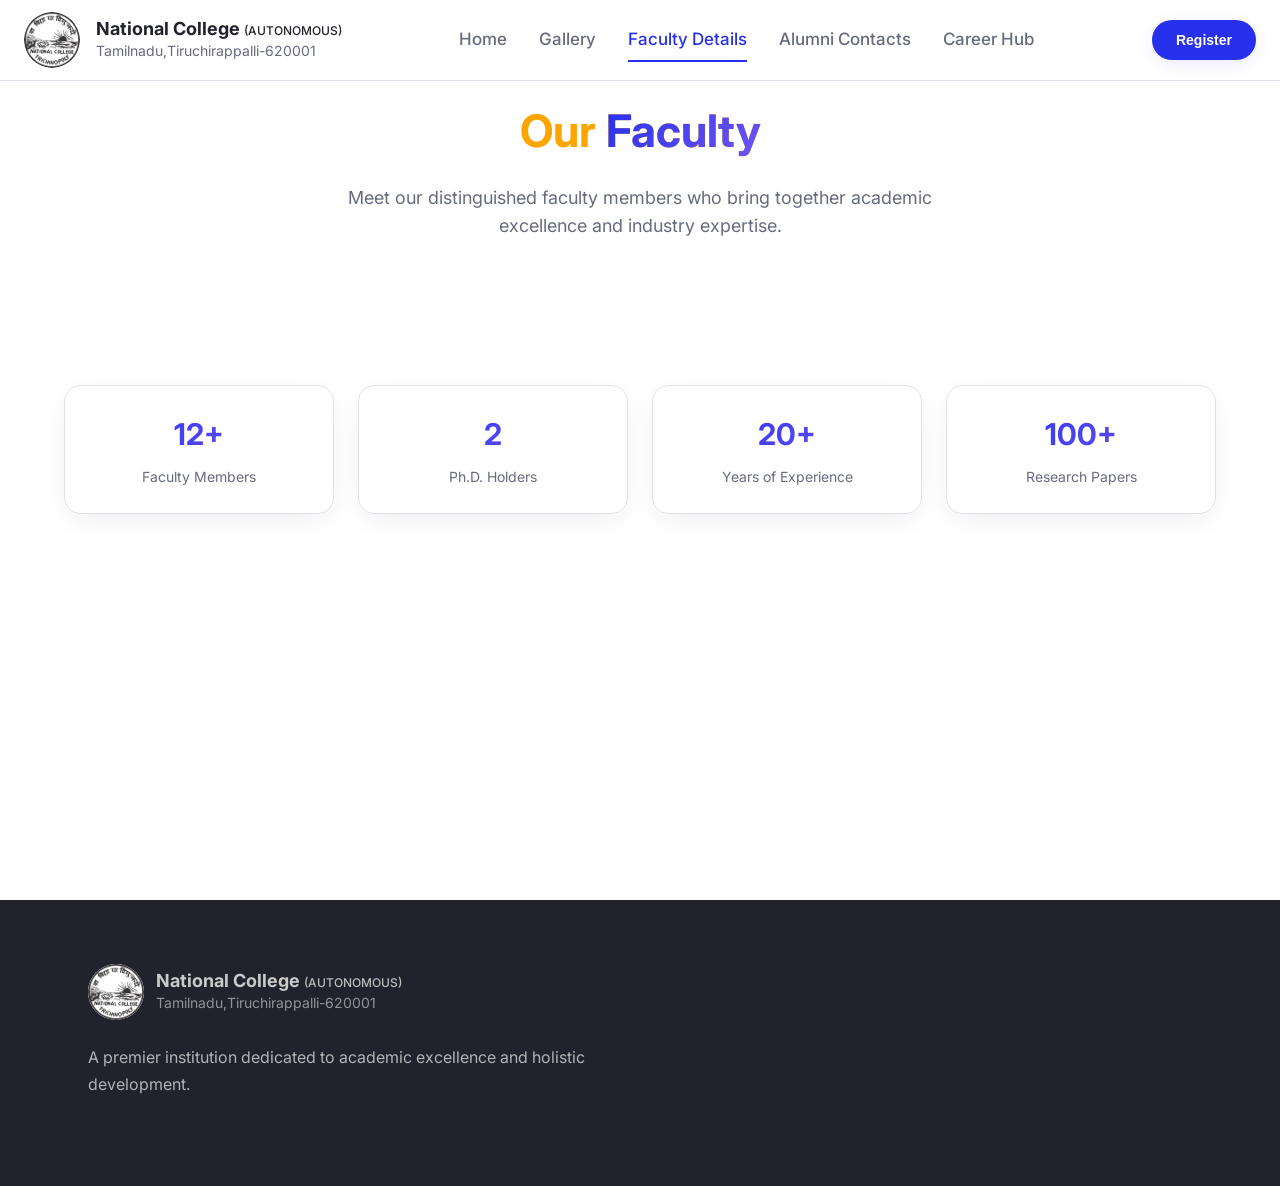
==== faculty.html @ bf2f50c5 "Add files via upload" ====
<!DOCTYPE html>
<html lang="en">
<head>
  <meta charset="UTF-8" />
  <meta name="viewport" content="width=device-width, initial-scale=1.0" />
  <title>Faculty Details | BCA Department | National College</title>
  <meta name="description" content="View faculty profiles and academic details from the BCA Department." />
  <link rel="preconnect" href="https://fonts.googleapis.com">
  <link rel="preconnect" href="https://fonts.gstatic.com" crossorigin>
  <link href="https://fonts.googleapis.com/css2?family=Inter:wght@300;400;500;600;700;800&display=swap" rel="stylesheet">
  <script src="https://cdnjs.cloudflare.com/ajax/libs/gsap/3.12.5/gsap.min.js"></script>
  <script src="https://cdnjs.cloudflare.com/ajax/libs/gsap/3.12.5/ScrollTrigger.min.js"></script>
  <link rel="stylesheet" href="style.css">
</head>
<body>
  <header id="navbar" class="navbar">
    <nav class="nav-container">
      <div class="nav-content">
        <div class="logo-section">
          <div class="logo-circle">
            <img src="National college.png" alt="National College Logo">
          </div>
          <div class="logo-text">
            <h1>National College <span class="autonomous"> (AUTONOMOUS)</span></h1>
            <p>Tamilnadu,Tiruchirappalli-620001</p>
          </div>
        </div>

        <div class="nav-links">
          <a class="nav-link" href="index.html" data-page="about">Home</a>
          <a class="nav-link" href="gallery.html" data-page="gallery">Gallery</a>
          <a class="nav-link active" href="faculty.html" data-page="faculty">Faculty Details</a>
          <a class="nav-link" href="https://nct-bca.github.io/Alumini-connect/" data-page="alumni">Alumni Contacts</a>
          <a class="nav-link" href="https://nct-bca.github.io/Alumini-connect/alumni-hub.html" data-page="updates">Career Hub</a>
        </div>
        
        
        <div class="nav-actions">
          <button class="btn-primary" id="registerBtn">Register</button>
          <button class="mobile-menu-btn" id="mobileMenuBtn">
            <svg class="menu-icon" viewBox="0 0 24 24" fill="none" stroke="currentColor" stroke-width="2">
              <line x1="3" y1="12" x2="21" y2="12"></line>
              <line x1="3" y1="6" x2="21" y2="6"></line>
              <line x1="3" y1="18" x2="21" y2="18"></line>
            </svg>
            <svg class="close-icon hidden" viewBox="0 0 24 24" fill="none" stroke="currentColor" stroke-width="2">
              <line x1="18" y1="6" x2="6" y2="18"></line>
              <line x1="6" y1="6" x2="18" y2="18"></line>
            </svg>
          </button>
        </div>
      </div>

      <div class="mobile-menu" id="mobileMenu">
        <a class="mobile-nav-link" href="index.html" data-page="about">Home</a>
        <a class="mobile-nav-link" href="gallery.html" data-page="gallery">Gallery</a>
        <a class="mobile-nav-link active" href="faculty.html" data-page="faculty">Faculty Details</a>
      </div>
    </nav>
  </header>

  <main>

    <!-- Faculty Page -->
    <div id="facultyPage" class="page active">
      <section class="faculty-section">
        <div class="section-container">
          <div class="faculty-header">
            <h1>Our <span class="text-gradient">Faculty</span></h1>
            <p>Meet our distinguished faculty members who bring together academic excellence and industry expertise.</p>
          </div>

          <div class="faculty-grid" id="facultyGrid">
            <!-- Faculty cards will be generated by JS -->
          </div>

          <!-- Department Stats -->
          <div class="faculty-stats">
            <div class="stat-card card-glass">
              <p class="stat-value text-gradient">12+</p>
              <p class="stat-label">Faculty Members</p>
            </div>
            <div class="stat-card card-glass">
              <p class="stat-value text-gradient">2</p>
              <p class="stat-label">Ph.D. Holders</p>
            </div>
            <div class="stat-card card-glass">
              <p class="stat-value text-gradient">20+</p>
              <p class="stat-label">Years of Experience</p>
            </div>
            <div class="stat-card card-glass">
              <p class="stat-value text-gradient">100+</p>
              <p class="stat-label">Research Papers</p>
            </div>
          </div>
        </div>
      </section>
    </div>
  </main>

  <div class="faculty-profile-modal hidden" id="facultyProfileModal" aria-hidden="true">
    <div class="faculty-profile-backdrop" data-close="faculty-profile"></div>
    <div class="faculty-profile-dialog" role="dialog" aria-modal="true" aria-labelledby="facultyProfileTitle">
      <button class="faculty-profile-close" id="facultyProfileClose" type="button" aria-label="Close profile">
        <svg viewBox="0 0 24 24" fill="none" stroke="currentColor" stroke-width="2" width="20" height="20">
          <line x1="18" y1="6" x2="6" y2="18"></line>
          <line x1="6" y1="6" x2="18" y2="18"></line>
        </svg>
      </button>

      <div class="faculty-profile-content">
        <div class="faculty-profile-image-wrap">
          <img id="facultyProfileImage" src="" alt="Faculty profile">
        </div>
        <div class="faculty-profile-body">
          <p class="faculty-profile-kicker">Faculty Profile</p>
          <h3 id="facultyProfileName"></h3>
          <p id="facultyProfileDesignation" class="faculty-profile-designation"></p>
          <div class="faculty-profile-meta">
            <div>
              <span class="meta-label">Qualification</span>
              <span id="facultyProfileQualification"></span>
            </div>
            <div>
              <span class="meta-label">Specialization</span>
              <span id="facultyProfileSpecialization"></span>
            </div>
            <div>
              <span class="meta-label">About</span>
              <p id="facultyProfileBio"></p>
            </div>
          </div>

        </div>
      </div>
    </div>
  </div>


  


  <footer class="footer">
    <div class="footer-container">
      <div class="footer-grid">
        <div class="footer-info">
          <div class="footer-logo">
            <div class="logo-circle">
              <img src="National college.png" alt="National College Logo">
            </div>
            <div class="logo-textn">
              <h1>National College <span class="autonomousn">(AUTONOMOUS)</span></h1>
              <p>Tamilnadu,Tiruchirappalli-620001</p>
            </div>
          </div>
          <p class="footer-desc">A premier institution dedicated to academic excellence and holistic development.</p>
        </div>
      </div>
    </div>
  </footer>

  <script src="script.js"></script>
</body>
</html>
---- style.css ----
/* ============================================
   BCA Department - National College, Trichy
   Apple-style Modern Website
   ============================================ */

/* CSS Variables / Design Tokens */
:root {
  --primary: 237, 85%, 54%;
  --primary-foreground: 0, 0%, 100%;
  --background: 0, 0%, 100%;
  --foreground: 230, 15%, 15%;
  --card: 0, 0%, 100%;
  --card-foreground: 230, 15%, 15%;
  --secondary: 230, 20%, 96%;
  --secondary-foreground: 230, 15%, 15%;
  --muted: 230, 20%, 96%;
  --muted-foreground: 230, 10%, 45%;
  --border: 230, 20%, 90%;
  --radius: 1rem;
  
  --gradient-primary: linear-gradient(135deg, hsl(237, 85%, 54%) 0%, hsl(250, 90%, 65%) 100%);
  --gradient-hero: linear-gradient(180deg, hsl(0, 0%, 100%) 0%, hsl(230, 30%, 98%) 100%);
  --shadow-soft: 0 4px 20px -4px hsla(237, 85%, 54%, 0.15);
  --shadow-card: 0 8px 30px -8px hsla(230, 15%, 15%, 0.1);
  --shadow-elevated: 0 20px 60px -15px hsla(230, 15%, 15%, 0.2);
  
  --font-display: 'Inter', -apple-system, BlinkMacSystemFont, 'Segoe UI', sans-serif;
}

html, body {
  width: 100%;
  overflow-x: hidden;
}

/* Reset & Base */
*, *::before, *::after {
  box-sizing: border-box;
  margin: 0;
  padding: 0;
}

html {
  scroll-behavior: smooth;
}

body {
  font-family: var(--font-display);
  background-color: hsl(var(--background));
  color: hsl(var(--foreground));
  line-height: 1.6;
  -webkit-font-smoothing: antialiased;
  -moz-osx-font-smoothing: grayscale;
}

/* Utility Classes */
.hidden { display: none !important; }

.text-gradient {
  background: var(--gradient-primary);
  -webkit-background-clip: text;
  -webkit-text-fill-color: transparent;
  background-clip: text;
  text-shadow: none;
}

.card-glass {
  background: hsla(var(--card), 0.8);
  backdrop-filter: blur(20px);
  border-radius: 1rem;
  border: 1px solid hsl(var(--border));
  box-shadow: var(--shadow-card);
}

.card-elevated {
  background: hsl(var(--card));
  border-radius: 1.5rem;
  box-shadow: var(--shadow-elevated);
}

.btn-primary {
  display: inline-flex;
  align-items: center;
  justify-content: center;
  padding: 0.75rem 1.5rem;
  border-radius: 9999px;
  background: hsl(var(--primary));
  color: hsl(var(--primary-foreground));
  font-weight: 600;
  font-size: 0.875rem;
  border: none;
  cursor: pointer;
  transition: all 0.3s ease;
  box-shadow: var(--shadow-soft);
}

.btn-primary:hover {
  transform: scale(1.05);
  box-shadow: var(--shadow-elevated);
}

.btn-outline {
  display: inline-flex;
  align-items: center;
  justify-content: center;
  padding: 0.75rem 1.5rem;
  border-radius: 9999px;
  background: transparent;
  color: hsl(var(--primary));
  font-weight: 600;
  font-size: 0.875rem;
  border: 2px solid hsl(var(--primary));
  cursor: pointer;
  transition: all 0.3s ease;
}

.btn-outline:hover {
  background: hsl(var(--primary));
  color: hsl(var(--primary-foreground));
}

.btn-open {
  display: inline-flex;
  align-items: center;
  justify-content: center;
  padding: 0.75rem 1.5rem;
  border-radius: 9999px;
  background: transparent;
  color: hsl(var(--primary));
  font-weight: 600;
  font-size: 0.875rem;
  border: 2px solid hsl(var(--primary));
  cursor: pointer;
  transition: all 0.3s ease;
}

.btn-open:hover {
  background: blue;
  color: white;
}


/* ============================================
   NAVBAR
   ============================================ */
.navbar {
  position: fixed;
  top: 0;
  left: 0;
  right: 0;
  z-index: 50;
  transition: all 0.5s ease;
  background-color: white;
  backdrop-filter: blur(20px);
}

.navbar.scrolled {
  background: hsla(var(--background), 0.8);
  backdrop-filter: blur(20px);
  box-shadow: 0 1px 0 hsl(var(--border));
}

.nav-container {
  max-width: 80rem;
  margin: 0 auto;
  padding: 0 1.5rem;
}

.nav-content {
  display: flex;
  align-items: center;
  justify-content: space-between;
  height: 5rem;
}

.logo-section {
  display: flex;
  align-items: center;
  gap: 1rem;
}

.logo-circle {
  width: 3.5rem;
  height: 3.5rem;
  border-radius: 50%;
  background: hsl(var(--primary));
  display: flex;
  align-items: center;
  justify-content: center;
  overflow: hidden;
}

.logo-circle img {
  width: 100%;
  height: 100%;
  object-fit: cover;
  background-color: white;
}

.logo-circle span {
  color: hsl(var(--primary-foreground));
  font-weight: 700;
  font-size: 1.125rem;
}

.logo-text h1 {
  font-size: 1.125rem;
  font-weight: 700;
  color: hsl(var(--foreground));
  line-height: 1.2;
  white-space: normal;
}
.logo-textn h1 {
  font-size: 1.125rem;
  font-weight: 700;
  color: rgb(202, 202, 202);
  line-height: 1.2;
  white-space: normal;
}

.autonomous {
  font-size: 0.75rem;
  font-weight: 500;
}
.autonomousn {
  font-size: 0.75rem;
  font-weight: 500;
  color: rgba(202, 202, 202, 0.918);
}
.logo-text p {
  font-size: 0.875rem;
  color: hsl(var(--muted-foreground));
}
.logo-textn p {
  font-size: 0.875rem;
  color: rgba(202, 202, 202, 0.956);
}
.nav-links {
  display: none;
  align-items: center;
  gap: 2rem;
}

@media (min-width: 1024px) {
  .nav-links { display: flex; }
}

.nav-link {
  position: relative;
  background: none;
  border: none;
  color: hsl(var(--muted-foreground));
  font-weight: 500;
  font-size: 17px;
  cursor: pointer;
  padding: 0.5rem 0;
  transition: color 0.3s ease;
  text-decoration: none;
  display: inline-flex;
  align-items: center;
}

.nav-link::after {
  content: '';
  position: absolute;
  bottom: 0;
  left: 0;
  width: 0;
  height: 2px;
  background: hsl(var(--primary));
  transition: width 0.3s ease;
}

.nav-link:hover,
.nav-link.active {
  color: hsl(var(--primary));
}

.nav-link:hover::after,
.nav-link.active::after {
  width: 100%;
}

.nav-actions {
  display: flex;
  align-items: center;
  margin-right: 35px;
  gap: 1rem;
  margin-right: 0px;
}

.mobile-menu-btn {
  display: flex;
  padding: 0.5rem;
  background: none;
  border: none;
  cursor: pointer;
  border-radius: 0.5rem;
  transition: background 0.2s ease;
}

.mobile-menu-btn:hover {
  background: hsl(var(--secondary));
}

.mobile-menu-btn svg {
  width: 1.5rem;
  height: 1.5rem;
  color: hsl(var(--foreground));
}

@media (min-width: 1024px) {
  .mobile-menu-btn { display: none; }
}

.mobile-menu {
  position: absolute;
  top: 100%;
  left: 0;
  right: 0;
  background: hsla(var(--background), 0.95);
  backdrop-filter: blur(20px);
  border-bottom: 1px solid hsl(var(--border));
  padding: 0;
  max-height: 0;
  overflow: hidden;
  transition: all 0.3s ease;
}

.mobile-menu.open {
  max-height: 500px;
  padding: 1.5rem;
}

.mobile-nav-link {
  display: block;
  width: 100%;
  text-align: left;
  padding: 0.75rem 1rem;
  margin-bottom: 0.5rem;
  border-radius: 0.75rem;
  background: none;
  border: none;
  font-size: 1rem;
  font-weight: 500;
  color: hsl(var(--foreground));
  cursor: pointer;
  transition: all 0.2s ease;
}

.mobile-nav-link:hover {
  background: hsl(var(--secondary));
}

.mobile-nav-link.active {
  background: hsl(var(--primary));
  color: hsl(var(--primary-foreground));
}

/* ============================================
   PAGES
   ============================================ */
.page {
  display: none;
  opacity: 0;
}

.page.active {
  display: block;
  opacity: 1;
}

/* ============================================
   HERO SECTION
   ============================================ */
.hero-section {
  position: relative;
  min-height: 100vh;
  display: flex;
  align-items: center;
  justify-content: center;
  overflow: hidden;
}

@media (max-width: 768px) {
  .hero-section {
    min-height: auto;
    flex-direction: column;
  }
}

.hero-video {
  position: absolute;
  top: 0;
  left: 0;
  width: 100%;
  height: 100%;
  object-fit: cover;
  z-index: 1;
  filter: blur(3px);
}

@media (max-width: 768px) {
  .hero-video {
    position: relative;
    height: 50vh;
    z-index: 1;
    filter: none;
  }
}

.hero-bg-pattern {
  position: absolute;
  inset: 0;
  opacity: 0.05;
  z-index: 2;
}

.hero-blob {
  position: absolute;
  width: 24rem;
  height: 24rem;
  background: hsl(var(--primary));
  border-radius: 50%;
  filter: blur(100px);
}

.blob-1 { top: 25%; left: 25%; }
.blob-2 { bottom: 25%; right: 25%; }

.hero-content {
  position: relative;
  z-index: 10;
  max-width: 72rem;
  margin: 0 auto;
  padding: 6rem 1.5rem 4rem;
  text-align: center;
}

@media (max-width: 768px) {
  .hero-content {
    position: relative;
    width: 100%;
    padding: 2rem 1.5rem;
  }
}

.hero-badge {
  display: inline-flex;
  align-items: center;
  gap: 0.5rem;
  padding: 0.5rem 1rem;
  border-radius: 9999px;
  background: rgba(255, 255, 255, 0.95);
  color: hsl(var(--primary));
  font-size: 0.875rem;
  font-weight: 500;
  margin-bottom: 2rem;
}

@media (max-width: 768px) {
  .hero-badge {
    background: rgba(6, 17, 220, 0.192);
  }
}

.hero-badge svg {
  stroke: hsl(var(--primary));
}

.hero-title {
  font-size: clamp(2.5rem, 6vw, 4.5rem);
  font-weight: 700;
  color: hsl(var(--foreground));
  line-height: 1.1;
  margin-bottom: 1.5rem;
  text-shadow: 0px 0px 30px rgb(255, 255, 255);
}

@media (max-width: 1024px) {
  .hero-title {
    text-shadow: 0 0 20px rgb(255, 255, 255),
                 0 0 40px rgb(255, 255, 255);
  }
}

.hero-subtitle {
  font-size: clamp(1rem, 2vw, 1.25rem);
  color: white;
  max-width: 48rem;
  margin: 0 auto 4rem;
  line-height: 1.7;
}

@media (max-width: 768px) {
  .hero-subtitle {
    color: black;
  }
}

.hero-stats {
  display: grid;
  grid-template-columns: repeat(1, 1fr);
  gap: 1.5rem;
  max-width: 56rem;
  margin: 0 auto;
}

@media (min-width: 768px) {
  .hero-stats { grid-template-columns: repeat(3, 1fr); }
}

.hero-stat {
  padding: 2rem;
  text-align: center;
}

.stat-icon {
  width: 3.5rem;
  height: 3.5rem;
  border-radius: 1rem;
  background: hsla(var(--primary), 0.1);
  display: flex;
  align-items: center;
  justify-content: center;
  margin: 0 auto 1rem;
}

.stat-icon svg {
  stroke: hsl(var(--primary));
}

.hero-stat h3 {
  font-size: 1.875rem;
  font-weight: 700;
  color: hsl(var(--foreground));
  margin-bottom: 0.5rem;
}

.hero-stat p {
  color: hsl(var(--muted-foreground));
}

.scroll-indicator {
  position: absolute;
  bottom: 2rem;
  left: 50%;
  transform: translateX(-50%);
}

.scroll-mouse {
  width: 1.5rem;
  height: 2.5rem;
  border: 2px solid hsla(var(--muted-foreground), 0.3);
  border-radius: 9999px;
  display: flex;
  justify-content: center;
  padding-top: 0.5rem;
}

.scroll-dot {
  width: 0.25rem;
  height: 0.75rem;
  background: hsl(var(--primary));
  border-radius: 9999px;
  animation: bounce 1.5s infinite;
}

@keyframes bounce {
  0%, 100% { transform: translateY(0); }
  50% { transform: translateY(6px); }
}

/* ============================================
   SECTION STYLES
   ============================================ */
.section-container {
  max-width: 72rem;
  margin: 0 auto;
}

.section-header {
  text-align: center;
  margin-bottom: 4rem;
}

.section-header h2 {
  font-size: clamp(1.875rem, 4vw, 2.5rem);
  font-weight: 700;
  margin-bottom: 1rem;
  background: orange;
  -webkit-background-clip: text;
  -webkit-text-fill-color: transparent;
  background-clip: text;
  text-shadow: none;
}

.section-header p {
  color: hsl(var(--muted-foreground));
  max-width: 42rem;
  margin: 0 auto;
}

/* ============================================
   COURSE OVERVIEW
   ============================================ */
.course-section {
  padding: 5rem 1.5rem 8rem;
  background: hsla(var(--secondary), 0.3);
}

.course-grid {
  display: grid;
  grid-template-columns: repeat(1, 1fr);
  gap: 1.5rem;
}

@media (min-width: 640px) {
  .course-grid { grid-template-columns: repeat(2, 1fr); }
}

@media (min-width: 1024px) {
  .course-grid { grid-template-columns: repeat(4, 1fr); }
}

.course-card {
  padding: 2rem;
  text-align: center;
  display: flex;
  flex-direction: column;
  align-items: center;
  justify-content: center;
  min-height: 280px;
}

.course-icon {
  width: 3.5rem;
  height: 3.5rem;
  border-radius: 1rem;
  background: hsla(var(--primary), 0.1);
  display: flex;
  align-items: center;
  justify-content: center;
  margin-bottom: 1.5rem;
  flex-shrink: 0;
}

.course-icon svg {
  stroke: hsl(var(--primary));
}

.course-label {
  font-size: 20px;
  color: hsl(var(--muted-foreground));
  text-transform: uppercase;
  letter-spacing: 0.05em;
  margin-bottom: 0.5rem;
}

.counter-value {
  display: block;
  font-size: clamp(2.5rem, 5vw, 4rem);
  font-weight: 700;
  font-size: 30px;
  background: var(--gradient-primary);
  -webkit-background-clip: text;
  -webkit-text-fill-color: transparent;
  background-clip: text;
}

.course-desc {
  font-size: 0.875rem;
  color: hsl(var(--muted-foreground));
  margin-top: 0.75rem;
}

.student-banner {
  margin-top: 4rem;
  padding: 3rem;
  border-radius: 1.5rem;
  background: hsl(var(--primary));
  text-align: center;
}

.banner-label {
  color: hsla(var(--primary-foreground), 0.8);
  font-size: 1.125rem;
  margin-bottom: 0.5rem;
}

.banner-value {
  display: flex;
  align-items: center;
  justify-content: center;
  gap: 0.75rem;
}

.banner-value span:first-child {
  font-size: clamp(3rem, 6vw, 4.5rem);
  font-weight: 700;
  color: hsl(var(--primary-foreground));
}

.banner-suffix {
  font-size: clamp(1.25rem, 3vw, 1.5rem);
  color: hsla(var(--primary-foreground), 0.8);
}

.banner-desc {
  color: hsla(var(--primary-foreground), 0.7);
  margin-top: 1rem;
  max-width: 28rem;
  margin-left: auto;
  margin-right: auto;
}

/* ============================================
   VISION & MISSION
   ============================================ */
.vision-section {
  padding: 5rem 1.5rem 8rem;
}

.vision-grid {
  display: grid;
  grid-template-columns: 1fr;
  gap: 2rem;
}

@media (min-width: 768px) {
  .vision-grid { grid-template-columns: repeat(2, 1fr); }
}

.vision-card,
.mission-card {
  padding: 2.5rem;
  position: relative;
  overflow: hidden;
}

.card-blob {
  position: absolute;
  top: 0;
  right: 0;
  width: 10rem;
  height: 10rem;
  background: hsla(var(--primary), 0.05);
  border-radius: 50%;
  transform: translate(50%, -50%);
}

.vision-content {
  position: relative;
  z-index: 10;
}

.vision-header {
  display: flex;
  align-items: center;
  gap: 1rem;
  margin-bottom: 1.5rem;
}

.vision-icon {
  width: 3.5rem;
  height: 3.5rem;
  border-radius: 1rem;
  background: hsl(var(--primary));
  display: flex;
  align-items: center;
  justify-content: center;
}

.vision-icon svg {
  stroke: hsl(var(--primary-foreground));
}

.vision-header h3 {
  font-size: 1.5rem;
  font-weight: 700;
  color: hsl(var(--foreground));
}

.vision-content > p {
  color: hsl(var(--muted-foreground));
  line-height: 1.8;
  font-size: 1.125rem;
}

.mission-list {
  list-style: none;
}

.mission-list li {
  display: flex;
  align-items: flex-start;
  gap: 0.75rem;
  margin-bottom: 1rem;
}

.mission-icon {
  width: 2rem;
  height: 2rem;
  border-radius: 0.5rem;
  background: hsla(var(--primary), 0.1);
  display: flex;
  align-items: center;
  justify-content: center;
  flex-shrink: 0;
  margin-top: 0.125rem;
}

.mission-icon svg {
  stroke: hsl(var(--primary));
}

.mission-list span {
  color: hsl(var(--muted-foreground));
}

/* ============================================
   PROJECTS
   ============================================ */
.projects-section {
  padding: 5rem 1.5rem 8rem;
  background: hsla(var(--secondary), 0.3);
}

.projects-grid {
  display: grid;
  grid-template-columns: 1fr;
  gap: 1.5rem;
}

@media (min-width: 768px) {
  .projects-grid { grid-template-columns: repeat(2, 1fr); }
}

@media (min-width: 1024px) {
  .projects-grid { grid-template-columns: repeat(3, 1fr); }
}

.project-card {
  padding: 2rem;
  transition: all 0.5s ease;
  cursor: pointer;
  background: hsla(var(--card), 0.8);
  backdrop-filter: blur(20px);
  border-radius: 1rem;
  border: 1px solid hsl(var(--border));
  box-shadow: var(--shadow-card);
  position: relative;
  overflow: hidden;
}

.project-card::before {
  content: '';
  position: absolute;
  top: -50%;
  left: -50%;
  width: 200%;
  height: 200%;
  background: linear-gradient(135deg, transparent 0%, rgba(59, 130, 246, 0.6) 50%, transparent 100%);
  transform: rotate(45deg);
  opacity: 0;
  pointer-events: none;
}

.project-card:hover::before {
  animation: shineSlide 0.9s ease-in-out;
}

.project-card:hover {
  transform: translateY(-0.5rem);
  border-color: hsla(var(--primary), 0.3);
  box-shadow: var(--shadow-elevated);
}

.project-card > * {
  position: relative;
  z-index: 1;
}

.project-icon {
  width: 3.5rem;
  height: 3.5rem;
  border-radius: 1rem;
  background: hsla(var(--primary), 0.1);
  display: flex;
  align-items: center;
  justify-content: center;
  margin-bottom: 1.5rem;
  transition: all 0.3s ease;
}

.project-icon svg {
  stroke: hsl(var(--primary));
  transition: all 0.3s ease;
}

.project-card:hover .project-icon {
  background: hsl(var(--primary));
}

.project-card:hover .project-icon svg {
  stroke: hsl(var(--primary-foreground));
}

.project-card h3 {
  font-size: 1.25rem;
  font-weight: 700;
  color: hsl(var(--foreground));
  margin-bottom: 0.75rem;
}

.project-card p {
  color: hsl(var(--muted-foreground));
  margin-bottom: 1.5rem;
  line-height: 1.6;
}

.project-tags {
  display: flex;
  flex-wrap: wrap;
  gap: 0.5rem;
}

.project-tags span {
  padding: 0.25rem 0.75rem;
  font-size: 0.75rem;
  font-weight: 500;
  background: hsla(var(--primary), 0.1);
  color: hsl(var(--primary));
  border-radius: 9999px;
}

/* ============================================
   SYLLABUS APPROVAL SECTION
   ============================================ */
.syllabus-approval-section {
  padding: 5rem 1.5rem 8rem;
  background: hsla(var(--secondary), 0.3);
}

.approval-grid {
  display: grid;
  grid-template-columns: 1fr;
  gap: 2rem;
  margin-bottom: 4rem;
}

@media (min-width: 768px) {
  .approval-grid { grid-template-columns: repeat(3, 1fr); }
}

.approval-card {
  padding: 2rem;
  display: flex;
  flex-direction: column;
  transition: all 0.3s ease;
  cursor: pointer;
  position: relative;
}

.approval-card::before {
  content: '';
  position: absolute;
  top: 0;
  right: 0;
  width: 0;
  height: 0;
  background: linear-gradient(135deg, #1e40af 0%, #3b82f6 100%);
  border-radius: 1rem;
  transition: all 0.5s ease;
  pointer-events: none;
  z-index: 0;
}

.approval-card:hover::before {
  width: 100%;
  height: 100%;
  top: 0;
  right: 0;
}

.approval-card > * {
  position: relative;
  z-index: 10;
}

.approval-card:hover {
  box-shadow: var(--shadow-elevated);
}

.card-header {
  display: flex;
  align-items: center;
  justify-content: space-between;
  margin-bottom: 1.5rem;
}

.card-header h3 {
  font-size: 1.25rem;
  font-weight: 700;
  color: hsl(var(--foreground));
  transition: color 0.5s ease;
}

.approval-card:hover .card-header h3 {
  color: white;
}

.year-range {
  font-size: 0.875rem;
  font-weight: 600;
  color: hsl(var(--primary));
  background: hsla(var(--primary), 0.1);
  padding: 0.5rem 1rem;
  border-radius: 9999px;
  transition: all 0.5s ease;
}

.approval-card:hover .year-range {
  color: white;
  background: rgba(255, 255, 255, 0.2);
}

.card-body {
  flex: 1;
  margin-bottom: 1.5rem;
}

.status-badge {
  display: inline-flex;
  align-items: center;
  gap: 0.5rem;
  padding: 0.5rem 1rem;
  border-radius: 0.5rem;
  font-size: 0.875rem;
  font-weight: 600;
  margin-bottom: 1rem;
}

.status-badge.approved {
  background: hsla(34, 97%, 52%, 0.1);
  color: #22c55e;
  transition: all 0.5s ease;
}

.status-badge svg {
  stroke: #22c55e;
  transition: stroke 0.5s ease;
}

.approval-card:hover .status-badge.approved {
  background: rgba(255, 255, 255, 0.2);
  color: white;
}

.approval-card:hover .status-badge.approved svg {
  stroke: white;
}

.card-desc {
  color: hsl(var(--muted-foreground));
  font-size: 0.95rem;
  line-height: 1.6;
  transition: color 0.5s ease;
}

.approval-card:hover .card-desc {
  color: rgba(255, 255, 255, 0.9);
}

.download-btn-approval {
  display: inline-flex;
  align-items: center;
  gap: 0.75rem;
  padding: 0.75rem 1.5rem;
  border-radius: 0.75rem;
  background: hsl(var(--primary));
  color: hsl(var(--primary-foreground));
  font-weight: 600;
  font-size: 0.875rem;
  border: none;
  cursor: pointer;
  transition: all 0.3s ease;
  width: 100%;
  justify-content: center;
}

.approval-card:hover .download-btn-approval {
  background: white;
  color: #1e40af;
  transform: scale(1.02);
}

.download-btn-approval svg {
  stroke: currentColor;
}

/* ============================================
   GALLERY PAGE
   ============================================ */
.gallery-section {
  min-height: 100vh;
  padding: 6rem 1.5rem 5rem;
}

.gallery-header {
  text-align: center;
  margin-bottom: 3rem;
}

.gallery-header h1 {
  font-size: clamp(2.5rem, 4vw, 2.8rem);
  font-weight: 700;
  margin-bottom: 1rem;
  background: orange;
  -webkit-background-clip: text;
  -webkit-text-fill-color: transparent;
  background-clip: text;
  text-shadow: none;
}

.gallery-header p {
  color: hsl(var(--muted-foreground));
  font-size: 1.125rem;
  max-width: 42rem;
  margin: 0 auto;
}

.gallery-container {
  position: relative;
  overflow: hidden;
  border-radius: 1.5rem;
  background: hsla(var(--secondary), 0.3);
}

.gallery-viewport {
  position: relative;
  aspect-ratio: 16/9;
  overflow: hidden;
}

.gallery-slider {
  display: flex;
  height: 100%;
}

.gallery-slide {
  flex: 0 0 100%;
  position: relative;
}

.gallery-slide img {
  width: 100%;
  height: 100%;
  object-fit: cover;
}

.slide-overlay {
  position: absolute;
  bottom: 0;
  left: 0;
  right: 0;
  padding: 2rem 3rem;
  background: linear-gradient(to top, rgba(0,0,0,0.6), transparent);
}

.slide-overlay h3 {
  font-size: clamp(1.5rem, 3vw, 2rem);
  font-weight: 700;
  color: white;
  margin-bottom: 0.5rem;
}

.slide-overlay p {
  color: rgba(255,255,255,0.8);
}

.gallery-nav {
  position: absolute;
  top: 50%;
  transform: translateY(-50%);
  width: 3rem;
  height: 3rem;
  border-radius: 50%;
  background: rgba(255,255,255,0.2);
  backdrop-filter: blur(10px);
  border: none;
  cursor: pointer;
  display: flex;
  align-items: center;
  justify-content: center;
  transition: all 0.3s ease;
}

@media (max-width: 640px) {
  .gallery-nav {
    width: 2rem;
    height: 2rem;
  }
}

.gallery-nav:hover {
  background: rgba(255,255,255,0.3);
}

.gallery-nav svg {
  stroke: white;
}

.gallery-nav.prev { left: 1rem; }
.gallery-nav.next { right: 1rem; }

.gallery-dots {
  position: absolute;
  bottom: 1rem;
  left: 50%;
  transform: translateX(-50%);
  display: flex;
  gap: 0.5rem;
}

.gallery-dot {
  width: 0.5rem;
  height: 0.5rem;
  border-radius: 9999px;
  background: rgba(255,255,255,0.5);
  border: none;
  cursor: pointer;
  transition: all 0.3s ease;
}

.gallery-dot:hover {
  background: rgba(255,255,255,0.75);
}

.gallery-dot.active {
  width: 2rem;
  background: white;
}



/* ============================================
   FACULTY PAGE
   ============================================ */
.faculty-section {
  min-height: 100vh;
  padding: 6rem 1.5rem 5rem;
}

.faculty-profile-modal {
  position: fixed;
  inset: 0;
  z-index: 100;
  display: flex;
  align-items: center;
  justify-content: center;
  padding: 1rem;
  opacity: 0;
  pointer-events: none;
  transition: opacity 0.3s ease;
}

.faculty-profile-modal.open {
  opacity: 1;
  pointer-events: auto;
}

.faculty-profile-backdrop {
  position: absolute;
  inset: 0;
  background: rgba(15, 23, 42, 0.65);
  backdrop-filter: blur(8px);
}

.faculty-profile-dialog {
  position: relative;
  z-index: 1;
  width: min(100%, 52rem);
  max-height: min(92vh, 46rem);
  overflow: auto;
  background: hsl(var(--background));
  border-radius: 1.5rem;
  box-shadow: var(--shadow-elevated);
  padding: 1.5rem;
}

.faculty-profile-close {
  position: absolute;
  top: 1rem;
  right: 1rem;
  width: 2.5rem;
  height: 2.5rem;
  border-radius: 50%;
  border: none;
  display: inline-flex;
  align-items: center;
  justify-content: center;
  background: hsl(var(--secondary));
  color: hsl(var(--foreground));
  cursor: pointer;
}

.faculty-profile-content {
  display: grid;
  grid-template-columns: 1fr;
  gap: 1.5rem;
  align-items: center;
}

.faculty-profile-image-wrap {
  width: min(100%, 17rem);
  margin: 0 auto;
  border-radius: 1.25rem;
  overflow: hidden;
  border: 3px solid hsla(var(--primary), 0.18);
}

.faculty-profile-image-wrap img {
  width: 100%;
  aspect-ratio: 1/1;
  object-fit: cover;
  display: block;
}

.faculty-profile-body h3 {
  font-size: clamp(1.25rem, 2vw, 1.6rem);
  margin-bottom: 0.35rem;
}

.faculty-profile-kicker {
  color: hsl(var(--primary));
  font-size: 0.8rem;
  font-weight: 700;
  text-transform: uppercase;
  letter-spacing: 0.24em;
  margin-bottom: 0.5rem;
}

.faculty-profile-designation {
  color: hsl(var(--muted-foreground));
  font-weight: 600;
  margin-bottom: 1rem;
}

.faculty-profile-meta {
  display: flex;
  flex-direction: column;
  gap: 0.85rem;
}

.faculty-profile-meta > div {
  display: flex;
  flex-direction: column;
  gap: 0.25rem;
}

.meta-label {
  font-size: 0.78rem;
  font-weight: 700;
  text-transform: uppercase;
  letter-spacing: 0.16em;
  color: hsl(var(--primary));
}

.faculty-profile-actions {
  display: flex;
  flex-wrap: wrap;
  gap: 0.75rem;
  margin-top: 1.5rem;
}

.faculty-profile-actions a,
.faculty-profile-actions button {
  flex: 1 1 10rem;
  justify-content: center;
}

.btn-faculty-primary.is-disabled {
  opacity: 0.65;
  pointer-events: none;
  cursor: not-allowed;
}

.faculty-header {
  text-align: center;
  margin-bottom: 4rem;
}

.faculty-header h1 {
  font-size: clamp(2.5rem, 5vw, 2.8rem);
  font-weight: 700;
  margin-bottom: 1rem;
  background: orange;
  -webkit-background-clip: text;
  -webkit-text-fill-color: transparent;
  background-clip: text;
  text-shadow: none;
}

.faculty-header p {
  color: hsl(var(--muted-foreground));
  font-size: 1.125rem;
  max-width: 42rem;
  margin: 0 auto;
}

.faculty-grid {
  display: grid;
  grid-template-columns: 1fr;
  gap: 2rem;
}

@media (min-width: 768px) {
  .faculty-grid { grid-template-columns: repeat(2, 1fr); }
}

@media (min-width: 1024px) {
  .faculty-grid { grid-template-columns: repeat(3, 1fr); }
}

.faculty-card {
  padding: 1.5rem;
  text-align: center;
  transition: all 0.5s ease;
}

.faculty-card:hover {
  transform: translateY(-0.5rem);
  box-shadow: var(--shadow-elevated);
}

.faculty-avatar {
  position: relative;
  margin-bottom: 1.5rem;
}

.faculty-avatar img {
  width: 8rem;
  height: 8rem;
  border-radius: 50%;
  object-fit: cover;
  object-position: center;
  margin: 0 auto;
  border: 4px solid hsla(var(--primary), 0.2);
  transition: all 0.3s ease;
}

.faculty-card:hover .faculty-avatar img {
  border-color: hsla(var(--primary), 0.4);
  transform: scale(1.05);
}

.faculty-designation {
  position: absolute;
  bottom: -0.5rem;
  left: 50%;
  transform: translateX(-50%);
  padding: 0.25rem 1rem;
  background: hsl(var(--primary));
  color: hsl(var(--primary-foreground));
  font-size: 0.75rem;
  font-weight: 500;
  border-radius: 9999px;
  white-space: nowrap;
}

.faculty-card h3 {
  font-size: 1.25rem;
  font-weight: 700;
  color: hsl(var(--foreground));
  margin-bottom: 0.75rem;
}

.faculty-info {
  display: flex;
  flex-direction: column;
  gap: 0.5rem;
  font-size: 0.875rem;
}

.faculty-info div {
  display: flex;
  align-items: center;
  justify-content: center;
  gap: 0.5rem;
  color: hsl(var(--muted-foreground));
}

.faculty-info svg {
  stroke: hsl(var(--primary));
  flex-shrink: 0;
}

.faculty-buttons {
  display: flex;
  gap: 0.75rem;
  margin-top: 1.5rem;
  margin-bottom: 1rem;
}

@media (max-width: 640px) {
  .faculty-buttons {
    flex-direction: column;
  }

  .faculty-card {
    padding: 1.25rem;
  }

  .faculty-avatar img {
    width: 7rem;
    height: 7rem;
  }

  .faculty-profile-dialog {
    padding: 1rem;
    border-radius: 1rem;
  }

  .faculty-profile-actions {
    flex-direction: column;
  }
}

.btn-faculty-primary,
.btn-faculty-secondary {
  flex: 1;
  padding: 0.625rem 1rem;
  border-radius: 0.75rem;
  font-weight: 600;
  font-size: 0.875rem;
  border: none;
  cursor: pointer;
  transition: all 0.3s ease;
}

.btn-faculty-primary {
  background: hsl(var(--primary));
  color: hsl(var(--primary-foreground));
  box-shadow: var(--shadow-soft);
}

.btn-faculty-primary:hover {
  transform: scale(1.02);
  box-shadow: var(--shadow-elevated);
}

.btn-faculty-secondary {
  background: hsla(var(--primary), 0.1);
  color: hsl(var(--primary));
  border: 1.5px solid hsl(var(--primary));
}

.btn-faculty-secondary:hover {
  background: hsl(var(--primary));
  color: hsl(var(--primary-foreground));
  transform: scale(1.02);
}

.faculty-contact {
  display: inline-flex;
  align-items: center;
  justify-content: center;
  gap: 0.5rem;
  margin-top: 1.5rem;
  color: hsl(var(--primary));
  font-weight: 500;
  background: none;
  border: none;
  cursor: pointer;
  transition: all 0.3s ease;
}

.faculty-contact:hover {
  text-decoration: underline;
}

.faculty-stats {
  display: grid;
  grid-template-columns: repeat(2, 1fr);
  gap: 1.5rem;
  margin-top: 5rem;
}

@media (min-width: 768px) {
  .faculty-stats { grid-template-columns: repeat(4, 1fr); }
  .faculty-profile-content {
    grid-template-columns: minmax(220px, 280px) 1fr;
  }
}

.stat-card {
  padding: 1.5rem;
  text-align: center;
}

.stat-value {
  font-size: 1.875rem;
  font-weight: 700;
  margin-bottom: 0.5rem;
}

.stat-label {
  font-size: 0.875rem;
  color: hsl(var(--muted-foreground));
}

/* ============================================
   FOOTER
   ============================================ */
.footer {
  background: hsl(var(--foreground));
  color: #f0f0f0;
}

.footer-container {
  max-width: 72rem;
  margin: 0 auto;
  padding: 4rem 1.5rem;
}

.footer-grid {
  display: grid;
  grid-template-columns: 1fr;
  gap: 3rem;
}

@media (min-width: 768px) {
  .footer-grid { grid-template-columns: 2fr 1fr 1fr; }
}

.footer-logo {
  display: flex;
  align-items: center;
  gap: 0.75rem;
  margin-bottom: 1.5rem;
}

.footer-logo h3 {
  font-weight: 700;
  font-size: 1.125rem;
}

.footer-logo p {
  font-size: 0.875rem;
  opacity: 0.7;
}

.footer-desc {
  opacity: 0.7;
  line-height: 1.7;
  margin-bottom: 1.5rem;
}

.social-links {
  display: flex;
  gap: 1rem;
}

.social-link {
  width: 2.5rem;
  height: 2.5rem;
  border-radius: 50%;
  background: rgba(255,255,255,0.1);
  display: flex;
  align-items: center;
  justify-content: center;
  color: hsl(var(--background));
  transition: all 0.3s ease;
}

.social-link:hover {
  background: hsl(var(--primary));
}

.footer-links h4,
.footer-contact h4 {
  font-weight: 600;
  margin-bottom: 1.5rem;
}

.footer-links ul,
.footer-contact ul {
  list-style: none;
}

.footer-links li {
  margin-bottom: 0.75rem;
}

.footer-links a {
  color: hsl(var(--background));
  opacity: 0.7;
  text-decoration: none;
  transition: opacity 0.3s ease;
}

.footer-links a:hover {
  opacity: 1;
}

.footer-contact li {
  display: flex;
  align-items: flex-start;
  gap: 0.75rem;
  margin-bottom: 1rem;
}

.footer-contact svg {
  stroke: hsl(var(--primary));
  flex-shrink: 0;
  margin-top: 0.125rem;
}

.footer-contact span {
  font-size: 0.875rem;
  opacity: 0.7;
}

.footer-bottom {
  border-top: 1px solid rgba(255,255,255,0.1);
  margin-top: 3rem;
  padding-top: 2rem;
  display: flex;
  flex-direction: column;
  gap: 1rem;
  align-items: center;
}

@media (min-width: 768px) {
  .footer-bottom {
    flex-direction: row;
    justify-content: space-between;
  }
}

.footer-bottom p {
  font-size: 0.875rem;
  opacity: 0.5;
}

.footer-legal {
  display: flex;
  gap: 1.5rem;
}

.footer-legal a {
  font-size: 0.875rem;
  color: hsl(var(--background));
  opacity: 0.5;
  text-decoration: none;
  transition: opacity 0.3s ease;
}

.footer-legal a:hover {
  opacity: 1;
}

/* ============================================
   MODAL
   ============================================ */
.modal-overlay {
  position: fixed;
  inset: 0;
  z-index: 100;
  display: flex;
  align-items: center;
  justify-content: center;
  padding: 1.5rem;
  opacity: 0;
  visibility: hidden;
  transition: all 0.3s ease;
}

.modal-overlay.open {
  opacity: 1;
  visibility: visible;
}

.modal-backdrop {
  position: absolute;
  inset: 0;
  background: hsla(var(--foreground), 0.2);
  backdrop-filter: blur(10px);
}

.modal-content {
  position: relative;
  width: 100%;
  max-width: 28rem;
  padding: 2rem;
  text-align: center;
  transform: scale(0.9);
  opacity: 0;
  transition: all 0.3s ease;
}

.modal-overlay.open .modal-content {
  transform: scale(1);
  opacity: 1;
}

.modal-close {
  position: absolute;
  top: 1rem;
  right: 1rem;
  width: 2.5rem;
  height: 2.5rem;
  border-radius: 50%;
  background: none;
  border: none;
  cursor: pointer;
  display: flex;
  align-items: center;
  justify-content: center;
  transition: background 0.3s ease;
}

.modal-close:hover {
  background: hsl(var(--secondary));
}

.modal-close svg {
  stroke: hsl(var(--muted-foreground));
}

.modal-icon {
  width: 5rem;
  height: 5rem;
  border-radius: 50%;
  background: hsla(var(--primary), 0.1);
  display: flex;
  align-items: center;
  justify-content: center;
  margin: 0 auto 1.5rem;
}

.modal-icon svg {
  stroke: hsl(var(--primary));
}

.modal-content h2 {
  font-size: 1.5rem;
  font-weight: 700;
  color: hsl(var(--foreground));
  margin-bottom: 0.75rem;
}

.modal-content > p {
  color: hsl(var(--muted-foreground));
  margin-bottom: 1.5rem;
}

.modal-date {
  display: inline-flex;
  align-items: center;
  gap: 0.5rem;
  font-size: 0.875rem;
  color: hsl(var(--muted-foreground));
  margin-bottom: 2rem;
}

.modal-date svg {
  stroke: hsl(var(--primary));
}

.modal-buttons {
  display: flex;
  flex-direction: column;
  gap: 0.75rem;
}

.modal-buttons button {
  width: 100%;
}

/* ============================================
   ANIMATIONS
   ============================================ */
@keyframes shineSlide {
  0% {
    transform: translate(-100%, -100%) rotate(45deg);
    opacity: 0;
  }
  50% {
    opacity: 1;
  }
  100% {
    transform: translate(100%, 100%) rotate(45deg);
    opacity: 0;
  }
}

@keyframes fadeUp {
  from {
    opacity: 0;
    transform: translateY(40px);
  }
  to {
    opacity: 1;
    transform: translateY(0);
  }
}

@keyframes fadeIn {
  from { opacity: 0; }
  to { opacity: 1; }
}

@keyframes scaleIn {
  from {
    opacity: 0;
    transform: scale(0.95);
  }
  to {
    opacity: 1;
    transform: scale(1);
  }
}

/* Responsive adjustments */
@media (max-width: 640px) {
  .logo-text { display: none; }
  
  .hero-content {
    padding: 8rem 1rem 4rem;
  }
  
  .slide-overlay {
    padding: 1.5rem;
  }
}
.thumbnail-grid {
  display: grid;
  grid-template-columns: repeat(2, 1fr);
  gap: 1.5rem;
  margin-top: 3rem;
  max-width: 56rem;
  margin-left: auto;
  margin-right: auto;
}

@media (min-width: 768px) {
  .thumbnail-grid { grid-template-columns: repeat(3, 1fr); }
}

@media (min-width: 1024px) {
  .thumbnail-grid { grid-template-columns: repeat(4, 1fr); }
}

.thumbnail {
  position: relative;
  aspect-ratio: 16/9;
  border-radius: 1rem;
  overflow: hidden;
  cursor: pointer;
  opacity: 1;
  transition: all 0.3s ease;
  border: none;
  padding: 0;
  box-shadow: 0 4px 12px rgba(0, 0, 0, 0.1);
}

.thumbnail:hover {
  transform: translateY(-4px);
  box-shadow: 0 8px 20px rgba(0, 0, 0, 0.15);
}

.thumbnail.active {
  box-shadow: 0 0 0 3px hsl(var(--primary));
}

.thumbnail img {
  width: 100%;
  height: 100%;
  object-fit: cover;
}


/* ============================================
   FILTER SECTION
   ============================================ */
.filter-section {
  text-align: center;
  margin-bottom: 4rem;
}

.filter-title {
  font-size: 1.875rem;
  font-weight: 700;
  color: hsl(var(--foreground));
  margin-bottom: 2rem;
}

.filter-cards {
  display: grid;
  grid-template-columns: repeat(auto-fit, minmax(250px, 1fr));
  gap: 2rem;
  max-width: 56rem;
  margin: 0 auto;
}

.filter-card {
  padding: 0;
  border-radius: 1rem;
  background: hsl(var(--card));
  border: 2px solid hsl(var(--border));
  cursor: pointer;
  transition: all 0.3s ease;
  overflow: hidden;
  position: relative;
  min-height: 150px;
  display: flex;
  align-items: center;
  justify-content: center;
}

.filter-card img {
  width: 100%;
  height: 100%;
  object-fit: cover;
  display: block;
  transition: transform 0.3s ease;
}

.filter-card:hover {
  border-color: hsl(var(--primary));
  transform: translateY(-4px);
  box-shadow: var(--shadow-elevated);
}

.filter-card:hover img {
  transform: scale(1.05);
}

.filter-card.active {
  border-color: hsl(var(--primary));
  box-shadow: var(--shadow-elevated);
}

.filter-card.active::after {
  content: "";
  position: absolute;
  inset: 0;
  background: linear-gradient(135deg, rgba(15, 23, 42, 0.25), rgba(59, 130, 246, 0.2));
  pointer-events: none;
}


/* ============================================
   CELEBRATIONS & ACHIEVEMENTS
   ============================================ */
.celebrations-section {
  margin-top: 3rem;
}

.celebrations-grid {
  display: grid;
  grid-template-columns: repeat(auto-fit, minmax(220px, 1fr));
  gap: 1rem;
}

@media (max-width: 1024px) {
  .celebrations-grid {
    grid-template-columns: repeat(2, minmax(0, 1fr));
  }
}

@media (max-width: 640px) {
  .celebrations-grid {
    grid-template-columns: 1fr;
  }
}

.celebration-card {
  border-radius: 1rem;
  overflow: hidden;
  box-shadow: 0 4px 12px rgba(0, 0, 0, 0.1);
  transition: all 0.3s ease;
  background: hsl(var(--card));
  animation: fadeInScale 0.5s ease-out;
}

.celebration-card:hover {
  transform: translateY(-4px);
  box-shadow: 0 8px 20px rgba(0, 0, 0, 0.15);
}

.celebration-card img {
  width: 100%;
  height: 190px;
  object-fit: cover;
  display: block;
}

@keyframes fadeInScale {
  from {
    opacity: 0;
    transform: scale(0.95);
  }
  to {
    opacity: 1;
    transform: scale(1);
  }
}

@keyframes fadeOutScale {
  from {
    opacity: 1;
    transform: scale(1);
  }
  to {
    opacity: 0;
    transform: scale(0.95);
  }
}


/* ============================================
   IMAGE MARQUEE SECTION
   ============================================ */
.marquee-section {
  padding: 5rem 1.5rem;
  background: hsla(var(--secondary), 0.3);
  overflow: hidden;
}

.marquee-container {
  max-width: 72rem;
  margin: 0 auto;
  height: 500px;
  overflow: hidden;
  border-radius: 1.5rem;
  background: hsl(var(--card));
  box-shadow: var(--shadow-card);
}

.marquee-track {
  display: flex;
  flex-direction: column;
  height: 100%;
  animation: scrollUp 20s linear infinite;
}

.marquee-container:hover .marquee-track {
  animation-play-state: paused;
}

.marquee-item {
  flex: 0 0 auto;
  height: 500px;
  width: 100%;
  overflow: hidden;
  border-radius: 1.5rem;
  box-shadow: 0 4px 12px hsla(0, 0%, 0%, 0.1);
}

.marquee-item img {
  width: 100%;
  height: 100%;
  object-fit: cover;
  display: block;
  transition: transform 0.3s ease;
}

.marquee-item:hover img {
  transform: scale(1.02);
}

@keyframes scrollUp {
  0% {
    transform: translateY(0);
  }
  100% {
    transform: translateY(-3000px);
  }
}

/* Responsive adjustments */
@media (max-width: 768px) {
  .marquee-container {
    height: 400px;
  }
  
  .marquee-item {
    height: 400px;
  }
  
  @keyframes scrollUp {
    0% {
      transform: translateY(0);
    }
    100% {
      transform: translateY(-2400px);
    }
  }
}

@media (max-width: 480px) {
  .marquee-section {
    padding: 3rem 1rem;
  }
  
  .marquee-container {
    height: 300px;
    border-radius: 1rem;
  }
  
  .marquee-item {
    height: 300px;
    border-radius: 1rem;
  }
  
  @keyframes scrollUp {
    0% {
      transform: translateY(0);
    }
    100% {
      transform: translateY(-1800px);
    }
  }
}


/* ============================================
   IMAGE SLIDER SECTION (Pure CSS)
   ============================================ */
.image-slider-section {
  padding: 5rem 1.5rem 8rem;
  background: hsla(var(--secondary), 0.3);
}

.image-runner {
  width: 127%;
  margin-left: -155px;
  overflow: hidden;
  border-radius: 1.5rem;
  background: hsl(var(--card));
  box-shadow: var(--shadow-elevated);
}

@media (max-width: 768px) {
  .image-runner {
    width: 100%;
    margin-left: 0;
  }
}

.track {
  display: flex;
  gap: 1rem;
  animation: slideLeft 50s linear infinite;
  padding: 1rem;
}

.image-runner:hover .track {
  animation-play-state: paused;
}

.track img {
  flex: 0 0 auto;
  width: 280px;
  height: 200px;
  object-fit: cover;
  border-radius: 1rem;
  box-shadow: 0 4px 12px hsla(0, 0%, 0%, 0.1);
  transition: transform 0.3s ease;
}

.track img:hover {
  transform: scale(1.05);
}

@keyframes slideLeft {
  0% {
    transform: translateX(0);
  }
  100% {
    transform: translateX(-180%);
  }
}

@media (max-width: 768px) {
  .track img {
    width: 200px;
    height: 150px;
  }
  
  .track {
    gap: 0.75rem;
    padding: 0.75rem;
  }
}

@media (max-width: 480px) {
  .image-slider-section {
    padding: 3rem 1rem 5rem;
  }
  
  .image-runner {
    border-radius: 1rem;
  }
  
  .track img {
    width: 150px;
    height: 120px;
  }
  
  .track {
    gap: 0.5rem;
    padding: 0.5rem;
  }
}


/* ============================================
   HISTORY SECTION
   ============================================ */
.history-section {
  padding: 5rem 1.5rem 8rem;
}

.history-content {
  padding: 2.5rem;
  max-width: 70rem;
  margin: 0 auto;
}

.history-content p {
  color: hsl(var(--muted-foreground));
  line-height: 1.8;
  font-size: 1rem;
  margin-bottom: 1.5rem;
  text-align: justify;
}

.history-content h3 {
  font-size: 1.25rem;
  font-weight: 700;
  color: hsl(var(--foreground));
  margin-top: 2rem;
  margin-bottom: 1rem;
}

.history-content h3:first-of-type {
  margin-top: 1.5rem;
}
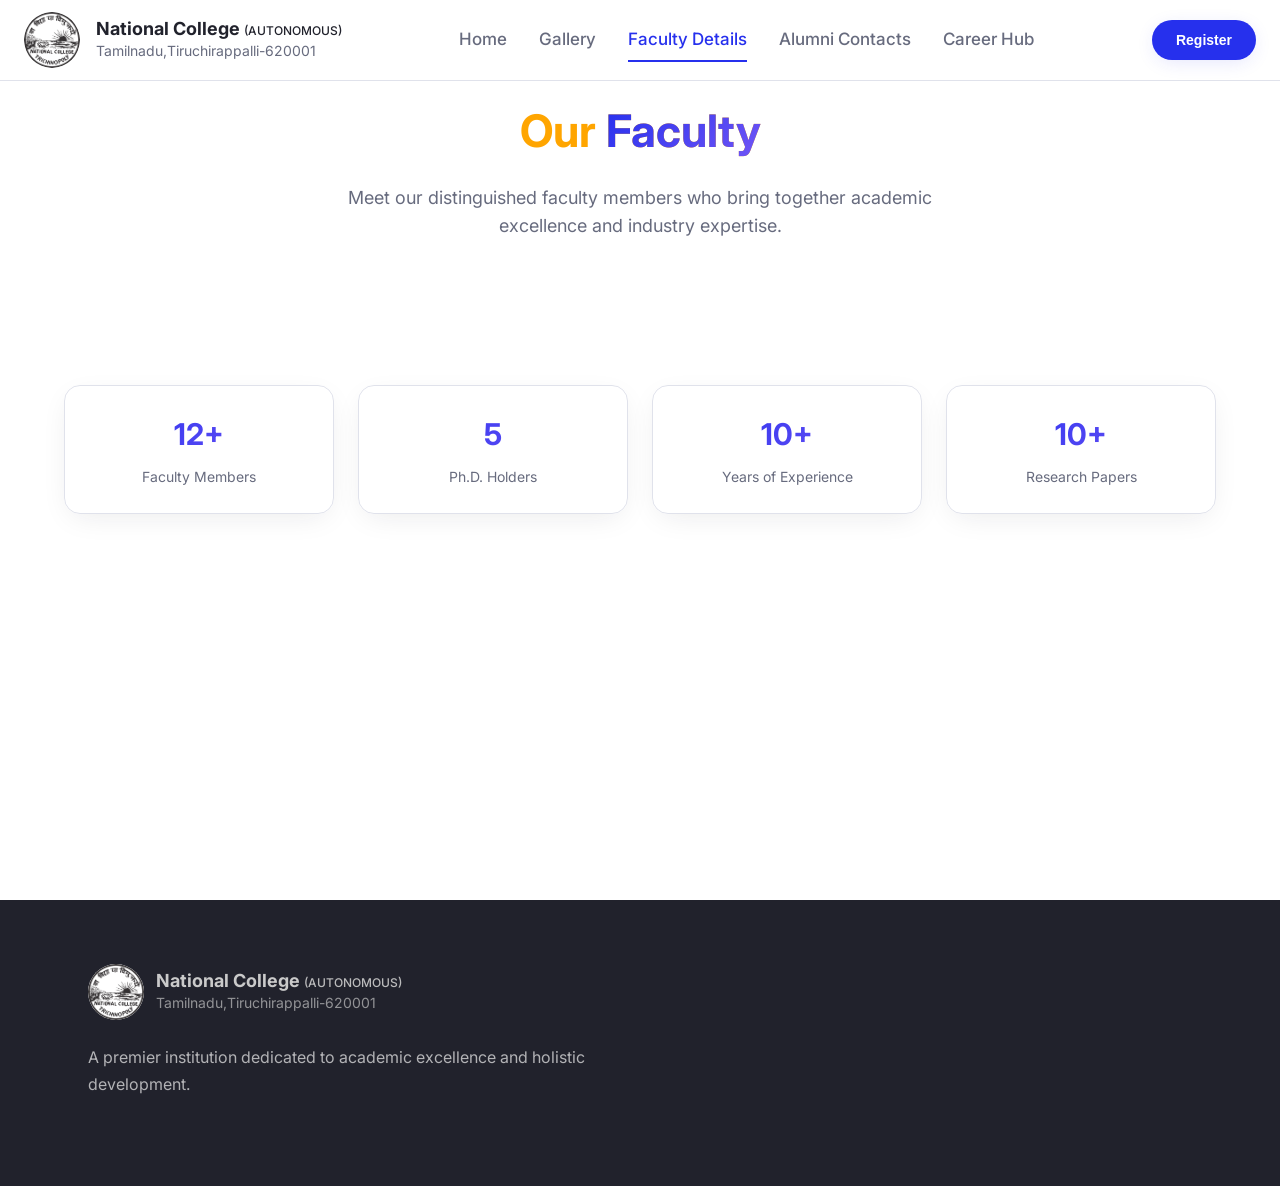
==== commit 83140604: "Update faculty.html" ====
--- a/faculty.html
+++ b/faculty.html
@@ -55,6 +55,9 @@
         <a class="mobile-nav-link" href="index.html" data-page="about">Home</a>
         <a class="mobile-nav-link" href="gallery.html" data-page="gallery">Gallery</a>
         <a class="mobile-nav-link active" href="faculty.html" data-page="faculty">Faculty Details</a>
+        <a class="mobile-nav-link" href="https://nct-bca.github.io/Alumini-connect/" data-page="alumni">Alumni Contacts</a>
+        <a class="mobile-nav-link" href="https://nct-bca.github.io/Alumini-connect/alumni-hub.html" data-page="updates">Career Hub</a>
+        <button class="btn-primary mobile-register-btn" id="registerBtnMobile">Register</button>
       </div>
     </nav>
   </header>
@@ -81,15 +84,15 @@
               <p class="stat-label">Faculty Members</p>
             </div>
             <div class="stat-card card-glass">
-              <p class="stat-value text-gradient">2</p>
+              <p class="stat-value text-gradient">5</p>
               <p class="stat-label">Ph.D. Holders</p>
             </div>
             <div class="stat-card card-glass">
-              <p class="stat-value text-gradient">20+</p>
+              <p class="stat-value text-gradient">10+</p>
               <p class="stat-label">Years of Experience</p>
             </div>
             <div class="stat-card card-glass">
-              <p class="stat-value text-gradient">100+</p>
+              <p class="stat-value text-gradient">10+</p>
               <p class="stat-label">Research Papers</p>
             </div>
           </div>
--- a/style.css
+++ b/style.css
@@ -39,6 +39,10 @@
   padding: 0;
 }
 
+a {
+  text-decoration: none;
+}
+
 html {
   scroll-behavior: smooth;
 }
@@ -1924,8 +1928,6 @@
 
 /* Responsive adjustments */
 @media (max-width: 640px) {
-  .logo-text { display: none; }
-  
   .hero-content {
     padding: 8rem 1rem 4rem;
   }
@@ -1933,6 +1935,76 @@
   .slide-overlay {
     padding: 1.5rem;
   }
+}
+
+@media (max-width: 480px) {
+  .nav-content {
+    height: 4rem;
+  }
+
+  .logo-circle {
+    width: 2.5rem;
+    height: 2.5rem;
+    flex-shrink: 0;
+  }
+
+  .logo-section {
+    gap: 0.5rem;
+    min-width: 0;
+    flex: 1;
+    overflow: hidden;
+  }
+
+  .logo-text h1 {
+    font-size: 0.8rem;
+    white-space: nowrap;
+    overflow: hidden;
+    text-overflow: ellipsis;
+  }
+
+  .autonomous {
+    display: none;
+  }
+
+  .logo-text p {
+    font-size: 0.65rem;
+    white-space: nowrap;
+    overflow: hidden;
+    text-overflow: ellipsis;
+  }
+
+  .nav-actions {
+    flex-shrink: 0;
+  }
+
+  .btn-primary#registerBtn {
+    display: none;
+  }
+}
+
+@media (min-width: 481px) and (max-width: 768px) {
+  .logo-text h1 {
+    font-size: 0.95rem;
+  }
+
+  .logo-text p {
+    font-size: 0.75rem;
+  }
+
+  .logo-circle {
+    width: 3rem;
+    height: 3rem;
+  }
+
+  .btn-primary#registerBtn {
+    display: none;
+  }
+}
+
+.mobile-register-btn {
+  width: 100%;
+  margin-top: 0.5rem;
+  border-radius: 0.75rem;
 }
 .thumbnail-grid {
   display: grid;
